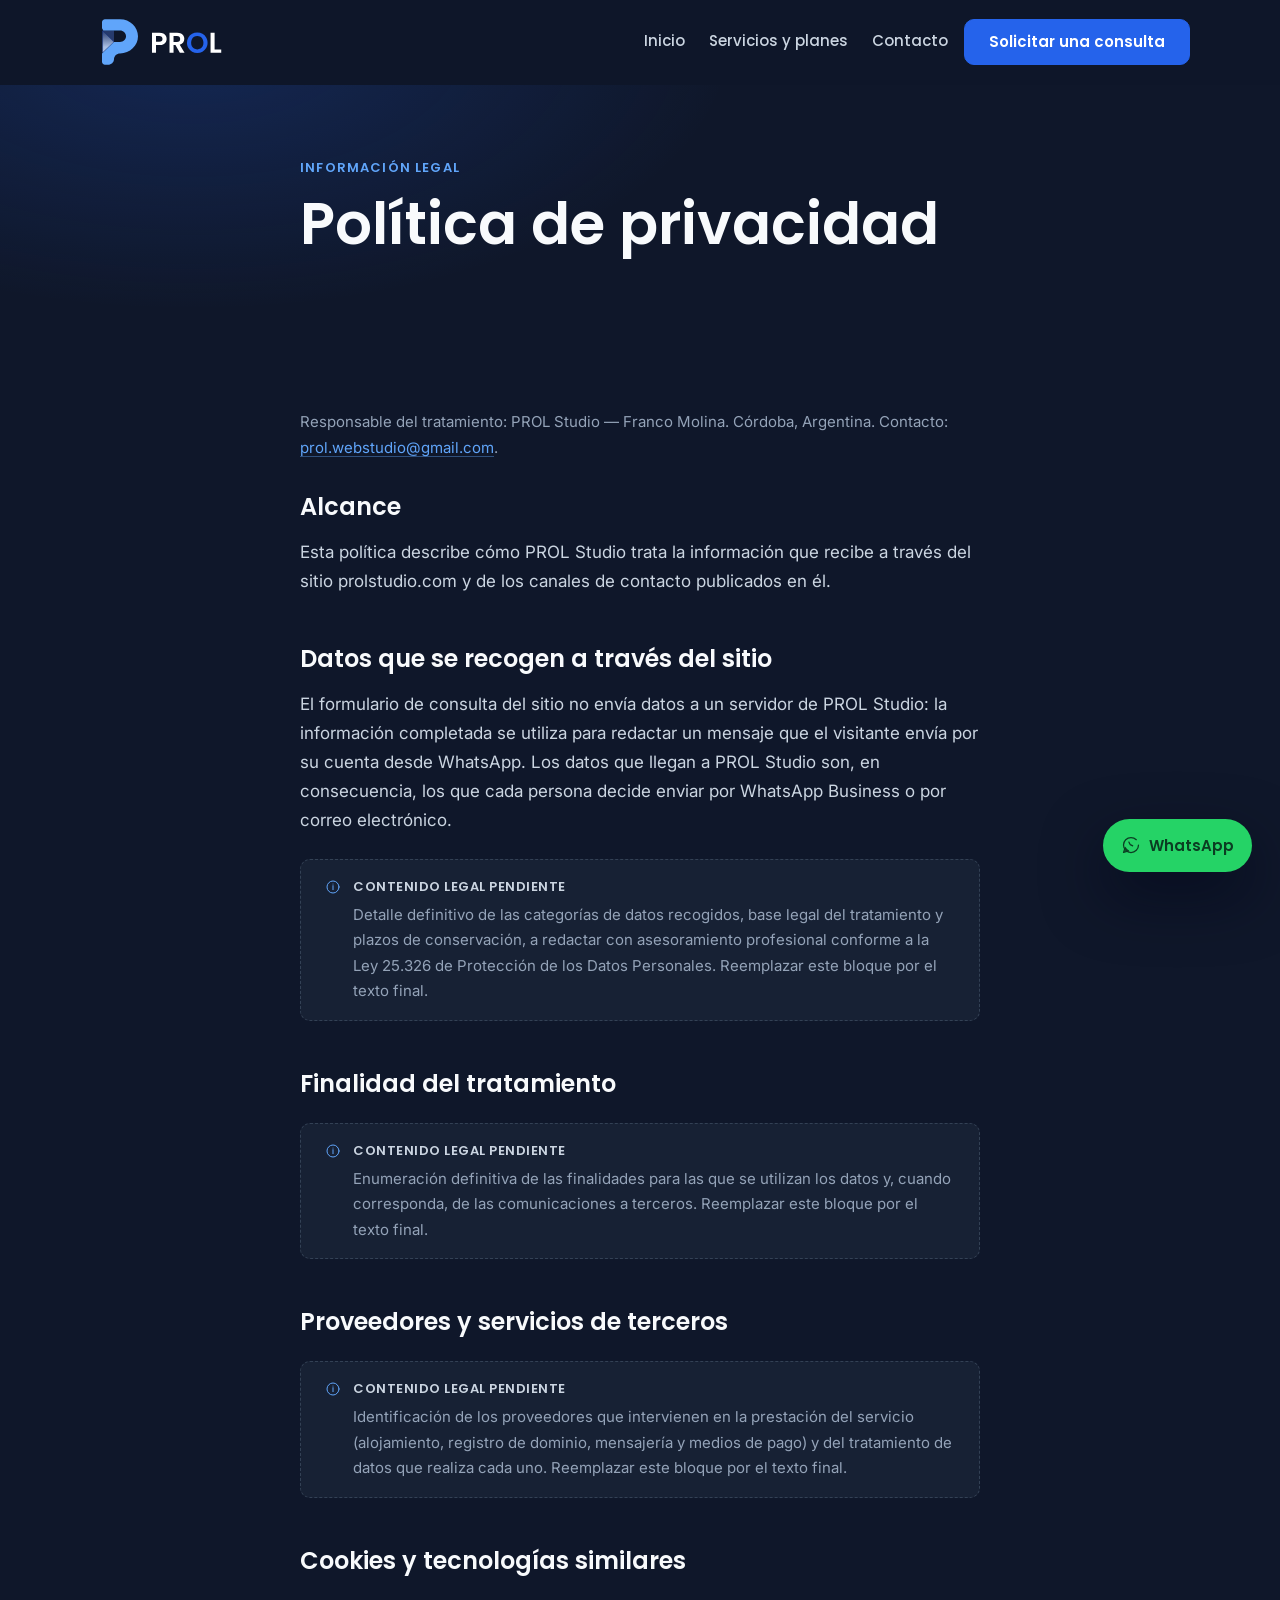
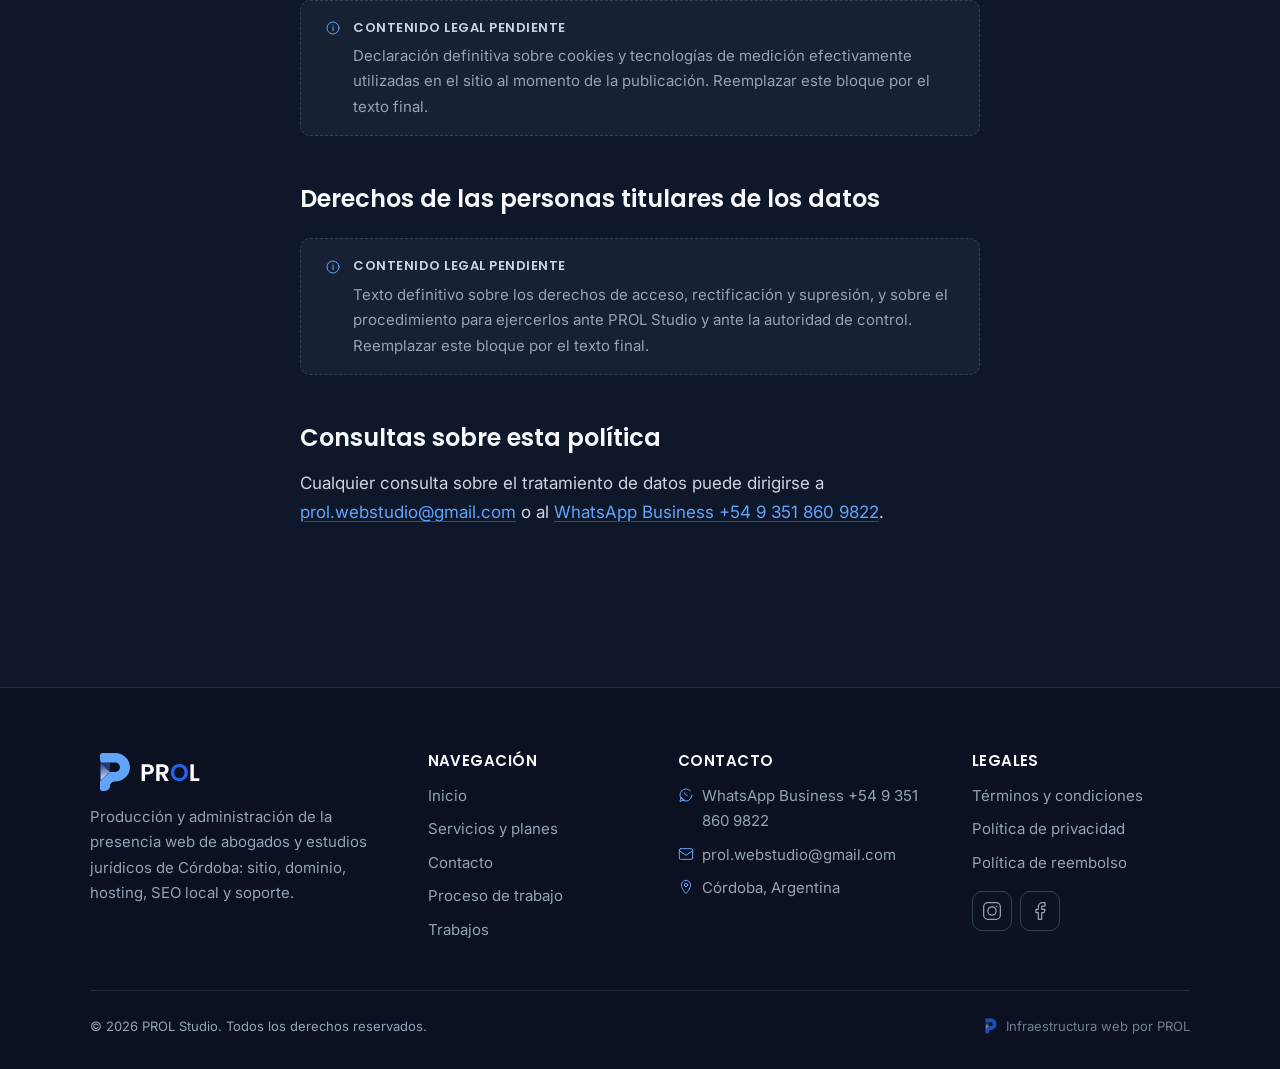
==== politica-de-privacidad.html @ 08173f6e "Initial commit" ====
<!DOCTYPE html>
<html lang="es-AR">
<head>
  <meta charset="UTF-8">
  <meta name="viewport" content="width=device-width, initial-scale=1">

  <title>Política de privacidad | PROL Studio</title>
  <meta name="description" content="Política de privacidad de PROL Studio: qué datos se recogen a través del sitio, con qué finalidad se utilizan y cómo ejercer los derechos sobre esos datos.">
  <link rel="canonical" href="https://prolstudio.com/politica-de-privacidad.html">
  <meta name="robots" content="index, follow">

  <meta name="theme-color" content="#0F172A">
  <meta name="author" content="PROL Studio">

  <meta property="og:type" content="website">
  <meta property="og:site_name" content="PROL Studio">
  <meta property="og:locale" content="es_AR">
  <meta property="og:url" content="https://prolstudio.com/politica-de-privacidad.html">
  <meta property="og:title" content="Política de privacidad | PROL Studio">
  <meta property="og:description" content="Política de privacidad de PROL Studio: qué datos se recogen a través del sitio, con qué finalidad se utilizan y cómo ejercer los derechos sobre esos datos.">
  <meta property="og:image" content="https://prolstudio.com/assets/images/og-image.jpg">

  <link rel="icon" href="assets/images/favicon.ico" sizes="any">
  <link rel="icon" href="assets/images/favicon.svg" type="image/svg+xml">
  <link rel="apple-touch-icon" href="assets/images/apple-touch-icon.png">
  <link rel="manifest" href="site.webmanifest">

  <link rel="preconnect" href="https://fonts.googleapis.com">
  <link rel="preconnect" href="https://fonts.gstatic.com" crossorigin>
  <link rel="stylesheet" href="https://fonts.googleapis.com/css2?family=Inter:wght@400;500;600&family=Poppins:wght@500;600;700&display=swap">
  <link rel="stylesheet" href="assets/css/styles.css">
</head>

<body>
  <a class="skip-link" href="#contenido-principal">Ir al contenido principal</a>

  <header class="site-header" data-site-header>
    <div class="container site-header__inner">
      <a class="site-brand" href="index.html" aria-label="PROL Studio — Inicio">
        <img class="site-brand__logo" src="assets/images/logo.svg" alt="PROL Studio" width="480" height="160">
      </a>

      <button class="nav-toggle" type="button" data-nav-toggle aria-expanded="false" aria-controls="navegacion-principal" hidden>
        <span class="icon icon-menu nav-toggle__icon-open" aria-hidden="true"></span>
        <span class="icon icon-close nav-toggle__icon-close" aria-hidden="true"></span>
        <span class="visually-hidden">Abrir o cerrar el menú de navegación</span>
      </button>

      <div class="header-actions" id="navegacion-principal" data-nav-panel>
        <nav class="site-nav" aria-label="Navegación principal">
          <ul class="site-nav__list">
            <li><a class="site-nav__link" href="index.html">Inicio</a></li>
            <li><a class="site-nav__link" href="servicios.html">Servicios y planes</a></li>
            <li><a class="site-nav__link" href="contacto.html">Contacto</a></li>
          </ul>
        </nav>
        <a class="button button--primary" href="contacto.html">Solicitar una consulta</a>
      </div>
    </div>
  </header>

  <main id="contenido-principal">

    <section class="page-header">
      <div class="container container--narrow">
        <span class="eyebrow">Información legal</span>
        <h1 class="page-header__title">Política de privacidad</h1>
      </div>
    </section>

    <section class="section">
      <div class="container container--narrow legal-content">

        <p class="legal-content__meta">
          Responsable del tratamiento: PROL Studio — Franco Molina. Córdoba, Argentina.
          Contacto: <a href="mailto:prol.webstudio@gmail.com">prol.webstudio@gmail.com</a>.
        </p>

        <h2>Alcance</h2>
        <p>
          Esta política describe cómo PROL Studio trata la información que recibe a través del sitio
          prolstudio.com y de los canales de contacto publicados en él.
        </p>

        <h2>Datos que se recogen a través del sitio</h2>
        <p>
          El formulario de consulta del sitio no envía datos a un servidor de PROL Studio: la información
          completada se utiliza para redactar un mensaje que el visitante envía por su cuenta desde WhatsApp.
          Los datos que llegan a PROL Studio son, en consecuencia, los que cada persona decide enviar por
          WhatsApp Business o por correo electrónico.
        </p>

        <p class="legal-placeholder">
          <span class="icon icon--sm icon-info" aria-hidden="true"></span>
          <span>
            <span class="legal-placeholder__label">Contenido legal pendiente</span>
            Detalle definitivo de las categorías de datos recogidos, base legal del tratamiento y plazos de
            conservación, a redactar con asesoramiento profesional conforme a la Ley 25.326 de Protección de
            los Datos Personales. Reemplazar este bloque por el texto final.
          </span>
        </p>

        <h2>Finalidad del tratamiento</h2>
        <p class="legal-placeholder">
          <span class="icon icon--sm icon-info" aria-hidden="true"></span>
          <span>
            <span class="legal-placeholder__label">Contenido legal pendiente</span>
            Enumeración definitiva de las finalidades para las que se utilizan los datos y, cuando
            corresponda, de las comunicaciones a terceros. Reemplazar este bloque por el texto final.
          </span>
        </p>

        <h2>Proveedores y servicios de terceros</h2>
        <p class="legal-placeholder">
          <span class="icon icon--sm icon-info" aria-hidden="true"></span>
          <span>
            <span class="legal-placeholder__label">Contenido legal pendiente</span>
            Identificación de los proveedores que intervienen en la prestación del servicio (alojamiento,
            registro de dominio, mensajería y medios de pago) y del tratamiento de datos que realiza cada uno.
            Reemplazar este bloque por el texto final.
          </span>
        </p>

        <h2>Cookies y tecnologías similares</h2>
        <p class="legal-placeholder">
          <span class="icon icon--sm icon-info" aria-hidden="true"></span>
          <span>
            <span class="legal-placeholder__label">Contenido legal pendiente</span>
            Declaración definitiva sobre cookies y tecnologías de medición efectivamente utilizadas en el
            sitio al momento de la publicación. Reemplazar este bloque por el texto final.
          </span>
        </p>

        <h2>Derechos de las personas titulares de los datos</h2>
        <p class="legal-placeholder">
          <span class="icon icon--sm icon-info" aria-hidden="true"></span>
          <span>
            <span class="legal-placeholder__label">Contenido legal pendiente</span>
            Texto definitivo sobre los derechos de acceso, rectificación y supresión, y sobre el procedimiento
            para ejercerlos ante PROL Studio y ante la autoridad de control. Reemplazar este bloque por el
            texto final.
          </span>
        </p>

        <h2>Consultas sobre esta política</h2>
        <p>
          Cualquier consulta sobre el tratamiento de datos puede dirigirse a
          <a href="mailto:prol.webstudio@gmail.com">prol.webstudio@gmail.com</a> o al
          <a href="https://wa.me/5493518609822" target="_blank" rel="noopener noreferrer">WhatsApp Business +54 9 351 860 9822</a>.
        </p>

      </div>
    </section>

  </main>

  <a class="floating-contact"
     href="https://wa.me/5493518609822?text=Hola%20PROL%20Studio%2C%20quiero%20consultar%20por%20la%20presencia%20web%20de%20mi%20estudio."
     target="_blank" rel="noopener noreferrer"
     aria-label="Escribir a PROL Studio por WhatsApp">
    <span class="icon icon-whatsapp" aria-hidden="true"></span>
    <span class="floating-contact__label">WhatsApp</span>
  </a>

  <footer class="site-footer">
    <div class="container">
      <div class="site-footer__grid">

        <div class="footer-group footer-brand">
          <a class="site-brand" href="index.html" aria-label="PROL Studio — Inicio">
            <img class="footer-brand__logo" src="assets/images/logo.svg" alt="PROL Studio" width="480" height="160">
          </a>
          <p class="footer-brand__text">
            Producción y administración de la presencia web de abogados y estudios jurídicos de Córdoba:
            sitio, dominio, hosting, SEO local y soporte.
          </p>
        </div>

        <nav class="footer-group" aria-label="Navegación del pie de página">
          <h2 class="footer-group__title">Navegación</h2>
          <ul class="footer-group__list">
            <li><a href="index.html">Inicio</a></li>
            <li><a href="servicios.html">Servicios y planes</a></li>
            <li><a href="contacto.html">Contacto</a></li>
            <li><a href="index.html#proceso">Proceso de trabajo</a></li>
            <li><a href="index.html#trabajos">Trabajos</a></li>
          </ul>
        </nav>

        <div class="footer-group">
          <h2 class="footer-group__title">Contacto</h2>
          <ul class="footer-group__list">
            <li class="footer-contact__item">
              <span class="icon icon--sm icon-whatsapp" aria-hidden="true"></span>
              <a href="https://wa.me/5493518609822" target="_blank" rel="noopener noreferrer">WhatsApp Business +54 9 351 860 9822</a>
            </li>
            <li class="footer-contact__item">
              <span class="icon icon--sm icon-email" aria-hidden="true"></span>
              <a href="mailto:prol.webstudio@gmail.com">prol.webstudio@gmail.com</a>
            </li>
            <li class="footer-contact__item">
              <span class="icon icon--sm icon-location" aria-hidden="true"></span>
              <span>Córdoba, Argentina</span>
            </li>
          </ul>
        </div>

        <div class="footer-group">
          <h2 class="footer-group__title">Legales</h2>
          <ul class="footer-group__list">
            <li><a href="terminos-y-condiciones.html">Términos y condiciones</a></li>
            <li><a href="politica-de-privacidad.html">Política de privacidad</a></li>
            <li><a href="politica-de-reembolso.html">Política de reembolso</a></li>
          </ul>

          <ul class="footer-social">
            <li>
              <a class="footer-social__link" href="https://www.instagram.com/prol.studio" target="_blank" rel="noopener noreferrer" aria-label="PROL Studio en Instagram">
                <span class="icon icon-instagram" aria-hidden="true"></span>
              </a>
            </li>
            <li>
              <a class="footer-social__link" href="https://www.facebook.com/profile.php?id=61592929361941" target="_blank" rel="noopener noreferrer" aria-label="PROL Studio en Facebook">
                <span class="icon icon-facebook" aria-hidden="true"></span>
              </a>
            </li>
          </ul>
        </div>

      </div>

      <div class="site-footer__bottom">
        <p class="site-footer__copyright">
          © <span data-current-year>2026</span> PROL Studio. Todos los derechos reservados.
        </p>

        <a class="prol-signature" href="https://prolstudio.com" target="_blank" rel="noopener noreferrer">
          <img class="prol-signature__isotipo" src="assets/images/isotipo.svg" alt="" width="380" height="480">
          <span>Infraestructura web por PROL</span>
        </a>
      </div>
    </div>
  </footer>

  <script src="assets/js/main.js" defer></script>
</body>
</html>
---- assets/css/styles.css ----
/* ==========================================================================
   PROL Studio — Hoja de estilos principal
   Sistema de diseño y componentes compartidos.
   Tema oscuro canónico (fondo navy, texto claro).
   ========================================================================== */

/* --------------------------------------------------------------------------
   1. Design tokens
   -------------------------------------------------------------------------- */

:root {
  /* Marca */
  --color-brand-primary: #2563EB;
  --color-brand-secondary: #60A5FA;
  --color-brand-accent: #93C5FD;
  --color-brand-deep: #263A6C;
  --color-brand-primary-strong: #1D4ED8;

  /* Superficies */
  --color-surface-base: #0F172A;
  --color-surface-raised: #16203A;
  --color-surface-elevated: #1E293B;
  --color-surface-overlay: rgba(15, 23, 42, 0.88);
  --color-surface-deep: #0B1120;

  /* Texto */
  --color-text-primary: #F8FAFC;
  --color-text-secondary: #CBD5E1;
  --color-text-muted: #94A3B8;
  --color-text-on-brand: #FFFFFF;
  --color-text-on-whatsapp: #0B3D22;

  /* Bordes y líneas */
  --color-border-subtle: rgba(148, 163, 184, 0.18);
  --color-border-strong: #334155;
  --color-border-brand: rgba(37, 99, 235, 0.45);

  /* Estados y canales */
  --color-focus-ring: #93C5FD;
  --color-whatsapp: #25D366;
  --color-whatsapp-strong: #1FB65B;

  /* Tipografía */
  --font-heading: "Poppins", "Segoe UI", system-ui, -apple-system, sans-serif;
  --font-body: "Inter", "Segoe UI", system-ui, -apple-system, sans-serif;

  --font-size-xs: 0.8125rem;
  --font-size-sm: 0.9375rem;
  --font-size-base: 1rem;
  --font-size-md: 1.0625rem;
  --font-size-lg: 1.25rem;
  --font-size-xl: 1.5rem;
  --font-size-2xl: clamp(1.6rem, 1.2rem + 1.6vw, 2.15rem);
  --font-size-3xl: clamp(2rem, 1.4rem + 2.6vw, 3rem);
  --font-size-hero: clamp(2.25rem, 1.5rem + 3.4vw, 3.6rem);

  --font-weight-regular: 400;
  --font-weight-medium: 500;
  --font-weight-semibold: 600;
  --font-weight-bold: 700;

  --line-height-tight: 1.15;
  --line-height-heading: 1.25;
  --line-height-body: 1.7;

  --letter-spacing-eyebrow: 0.09em;

  /* Espaciado */
  --space-3xs: 0.25rem;
  --space-2xs: 0.5rem;
  --space-xs: 0.75rem;
  --space-sm: 1rem;
  --space-md: 1.5rem;
  --space-lg: 2rem;
  --space-xl: 3rem;
  --space-2xl: 4rem;

  --section-spacing-block: clamp(3.5rem, 2rem + 6vw, 6rem);

  /* Contenedores */
  --container-width: 1180px;
  --container-width-narrow: 760px;
  --container-gutter: clamp(1.25rem, 4vw, 2.5rem);

  /* Radios */
  --radius-sm: 6px;
  --radius-md: 10px;
  --radius-lg: 16px;
  --radius-xl: 24px;
  --radius-pill: 999px;

  /* Sombras */
  --shadow-md: 0 10px 30px rgba(2, 6, 23, 0.45);
  --shadow-lg: 0 24px 60px rgba(2, 6, 23, 0.55);

  /* Transiciones */
  --transition-fast: 140ms ease;
  --transition-base: 220ms ease;

  /* Iconografía */
  --icon-size-sm: 1rem;
  --icon-size-md: 1.25rem;
  --icon-size-lg: 1.5rem;

  /* Capas */
  --z-header: 100;
  --z-floating-contact: 80;
}

/* --------------------------------------------------------------------------
   2. Reset y bases
   -------------------------------------------------------------------------- */

*,
*::before,
*::after {
  box-sizing: border-box;
}

html {
  scroll-behavior: smooth;
  scroll-padding-top: 6rem;
  -webkit-text-size-adjust: 100%;
}

body {
  margin: 0;
  background-color: var(--color-surface-base);
  color: var(--color-text-secondary);
  font-family: var(--font-body);
  font-size: var(--font-size-md);
  line-height: var(--line-height-body);
  -webkit-font-smoothing: antialiased;
  text-rendering: optimizeLegibility;
}

h1, h2, h3, h4 {
  margin: 0 0 var(--space-sm);
  color: var(--color-text-primary);
  font-family: var(--font-heading);
  font-weight: var(--font-weight-semibold);
  line-height: var(--line-height-heading);
  text-wrap: balance;
}

h1 { font-size: var(--font-size-hero); line-height: var(--line-height-tight); }
h2 { font-size: var(--font-size-3xl); }
h3 { font-size: var(--font-size-lg); }
h4 { font-size: var(--font-size-base); }

p { margin: 0 0 var(--space-sm); }
p:last-child { margin-bottom: 0; }

a {
  color: var(--color-brand-secondary);
  text-decoration-color: rgba(96, 165, 250, 0.4);
  text-underline-offset: 3px;
  transition: color var(--transition-fast);
}

a:hover { color: var(--color-brand-accent); }

img, svg { max-width: 100%; height: auto; }

ul, ol { margin: 0 0 var(--space-sm); padding-left: 1.25rem; }

hr {
  border: 0;
  border-top: 1px solid var(--color-border-subtle);
  margin: var(--space-lg) 0;
}

:focus-visible {
  outline: 3px solid var(--color-focus-ring);
  outline-offset: 3px;
  border-radius: var(--radius-sm);
}

::selection {
  background-color: var(--color-brand-primary);
  color: var(--color-text-on-brand);
}

/* --------------------------------------------------------------------------
   3. Utilidades de layout
   -------------------------------------------------------------------------- */

.container {
  width: 100%;
  max-width: var(--container-width);
  margin-inline: auto;
  padding-inline: var(--container-gutter);
}

.container--narrow { max-width: var(--container-width-narrow); }

.section { padding-block: var(--section-spacing-block); }

.section--raised { background-color: var(--color-surface-raised); }

.section-header {
  max-width: 46rem;
  margin-bottom: var(--space-xl);
}

.eyebrow {
  display: block;
  margin-bottom: var(--space-xs);
  color: var(--color-brand-secondary);
  font-family: var(--font-heading);
  font-size: var(--font-size-xs);
  font-weight: var(--font-weight-semibold);
  letter-spacing: var(--letter-spacing-eyebrow);
  text-transform: uppercase;
}

.lead {
  color: var(--color-text-secondary);
  font-size: var(--font-size-lg);
  line-height: 1.6;
}

.section-action { margin-top: var(--space-lg); }

.skip-link {
  position: absolute;
  left: var(--space-sm);
  top: -100px;
  z-index: 999;
  padding: var(--space-2xs) var(--space-sm);
  background-color: var(--color-brand-primary);
  border-radius: var(--radius-sm);
  color: var(--color-text-on-brand);
  font-weight: var(--font-weight-medium);
  text-decoration: none;
  transition: top var(--transition-fast);
}

.skip-link:focus { top: var(--space-sm); color: var(--color-text-on-brand); }

.visually-hidden {
  position: absolute;
  width: 1px;
  height: 1px;
  margin: -1px;
  padding: 0;
  overflow: hidden;
  clip-path: inset(50%);
  white-space: nowrap;
  border: 0;
}

/* --------------------------------------------------------------------------
   4. Iconografía
   Los iconos provienen exclusivamente de la librería oficial en assets/icons/.
   Se referencian por archivo mediante CSS mask: no se duplica ni se regenera
   el marcado SVG, y cada referencia corresponde a un archivo existente.
   -------------------------------------------------------------------------- */

.icon {
  display: inline-block;
  flex: none;
  width: var(--icon-size-md);
  height: var(--icon-size-md);
  background-color: currentColor;
  -webkit-mask-position: center;
          mask-position: center;
  -webkit-mask-repeat: no-repeat;
          mask-repeat: no-repeat;
  -webkit-mask-size: contain;
          mask-size: contain;
}

.icon--sm { width: var(--icon-size-sm); height: var(--icon-size-sm); }

.icon-whatsapp      { -webkit-mask-image: url("../icons/communication/whatsapp.svg");  mask-image: url("../icons/communication/whatsapp.svg"); }
.icon-email         { -webkit-mask-image: url("../icons/communication/email.svg");     mask-image: url("../icons/communication/email.svg"); }
.icon-location      { -webkit-mask-image: url("../icons/communication/location.svg");  mask-image: url("../icons/communication/location.svg"); }
.icon-menu          { -webkit-mask-image: url("../icons/navigation/menu.svg");         mask-image: url("../icons/navigation/menu.svg"); }
.icon-close         { -webkit-mask-image: url("../icons/navigation/close.svg");        mask-image: url("../icons/navigation/close.svg"); }
.icon-chevron-down  { -webkit-mask-image: url("../icons/navigation/chevron-down.svg"); mask-image: url("../icons/navigation/chevron-down.svg"); }
.icon-arrow-right   { -webkit-mask-image: url("../icons/navigation/arrow-right.svg");  mask-image: url("../icons/navigation/arrow-right.svg"); }
.icon-search        { -webkit-mask-image: url("../icons/navigation/search.svg");       mask-image: url("../icons/navigation/search.svg"); }
.icon-check         { -webkit-mask-image: url("../icons/ui/check.svg");                mask-image: url("../icons/ui/check.svg"); }
.icon-info          { -webkit-mask-image: url("../icons/ui/info.svg");                 mask-image: url("../icons/ui/info.svg"); }
.icon-external-link { -webkit-mask-image: url("../icons/ui/external-link.svg");        mask-image: url("../icons/ui/external-link.svg"); }
.icon-briefcase     { -webkit-mask-image: url("../icons/business/briefcase.svg");      mask-image: url("../icons/business/briefcase.svg"); }
.icon-building      { -webkit-mask-image: url("../icons/business/building.svg");       mask-image: url("../icons/business/building.svg"); }
.icon-office        { -webkit-mask-image: url("../icons/business/office.svg");         mask-image: url("../icons/business/office.svg"); }
.icon-settings      { -webkit-mask-image: url("../icons/business/settings.svg");       mask-image: url("../icons/business/settings.svg"); }
.icon-support       { -webkit-mask-image: url("../icons/business/support.svg");        mask-image: url("../icons/business/support.svg"); }
.icon-user          { -webkit-mask-image: url("../icons/business/user.svg");           mask-image: url("../icons/business/user.svg"); }
.icon-shield        { -webkit-mask-image: url("../icons/security/shield.svg");         mask-image: url("../icons/security/shield.svg"); }
.icon-verified      { -webkit-mask-image: url("../icons/security/verified.svg");       mask-image: url("../icons/security/verified.svg"); }
.icon-document      { -webkit-mask-image: url("../icons/documents/document.svg");      mask-image: url("../icons/documents/document.svg"); }
.icon-wallet        { -webkit-mask-image: url("../icons/payments/wallet.svg");         mask-image: url("../icons/payments/wallet.svg"); }
.icon-instagram     { -webkit-mask-image: url("../icons/social/instagram.svg");        mask-image: url("../icons/social/instagram.svg"); }
.icon-facebook      { -webkit-mask-image: url("../icons/social/facebook.svg");         mask-image: url("../icons/social/facebook.svg"); }

/* --------------------------------------------------------------------------
   5. Botones
   -------------------------------------------------------------------------- */

.button {
  display: inline-flex;
  align-items: center;
  justify-content: center;
  gap: var(--space-2xs);
  padding: 0.8125rem 1.5rem;
  border: 1px solid transparent;
  border-radius: var(--radius-md);
  font-family: var(--font-heading);
  font-size: var(--font-size-sm);
  font-weight: var(--font-weight-semibold);
  line-height: 1.2;
  text-align: center;
  text-decoration: none;
  cursor: pointer;
  transition: background-color var(--transition-base),
              border-color var(--transition-base),
              color var(--transition-base),
              transform var(--transition-fast);
}

.button:active { transform: translateY(1px); }

.button--primary {
  background-color: var(--color-brand-primary);
  border-color: var(--color-brand-primary);
  color: var(--color-text-on-brand);
}

.button--primary:hover {
  background-color: var(--color-brand-primary-strong);
  border-color: var(--color-brand-primary-strong);
  color: var(--color-text-on-brand);
}

.button--secondary {
  background-color: transparent;
  border-color: var(--color-border-strong);
  color: var(--color-text-primary);
}

.button--secondary:hover {
  border-color: var(--color-brand-secondary);
  color: var(--color-brand-accent);
}

.button--tertiary {
  padding-inline: 0;
  background: none;
  border: 0;
  color: var(--color-brand-secondary);
}

.button--tertiary:hover { color: var(--color-brand-accent); }

.button--full { width: 100%; }

.button--whatsapp {
  background-color: var(--color-whatsapp);
  border-color: var(--color-whatsapp);
  color: var(--color-text-on-whatsapp);
}

.button--whatsapp:hover {
  background-color: var(--color-whatsapp-strong);
  border-color: var(--color-whatsapp-strong);
  color: var(--color-text-on-whatsapp);
}

/* --------------------------------------------------------------------------
   6. Encabezado y navegación
   -------------------------------------------------------------------------- */

.site-header {
  position: sticky;
  top: 0;
  z-index: var(--z-header);
  background-color: var(--color-surface-overlay);
  border-bottom: 1px solid transparent;
  -webkit-backdrop-filter: blur(12px);
          backdrop-filter: blur(12px);
  transition: background-color var(--transition-base),
              border-color var(--transition-base),
              box-shadow var(--transition-base);
}

.site-header.is-scrolled {
  background-color: rgba(15, 23, 42, 0.97);
  border-bottom-color: var(--color-border-subtle);
  box-shadow: var(--shadow-md);
}

.site-header__inner {
  display: flex;
  flex-wrap: wrap;
  align-items: center;
  justify-content: space-between;
  gap: var(--space-md);
  min-height: 5.25rem;
  padding-block: var(--space-xs);
}

.site-brand {
  display: inline-flex;
  align-items: center;
  flex: none;
  border-radius: var(--radius-sm);
  line-height: 0;
}

.site-brand__logo {
  width: auto;
  height: 3rem;
}

.nav-toggle {
  display: inline-flex;
  align-items: center;
  justify-content: center;
  width: 2.75rem;
  height: 2.75rem;
  padding: 0;
  background-color: transparent;
  border: 1px solid var(--color-border-strong);
  border-radius: var(--radius-md);
  color: var(--color-text-primary);
  cursor: pointer;
  transition: border-color var(--transition-fast), color var(--transition-fast);
}

.nav-toggle:hover { border-color: var(--color-brand-secondary); color: var(--color-brand-accent); }

.nav-toggle[hidden] { display: none; }

.nav-toggle__icon-close,
.nav-toggle[aria-expanded="true"] .nav-toggle__icon-open { display: none; }

.nav-toggle[aria-expanded="true"] .nav-toggle__icon-close { display: inline-block; }

.header-actions {
  display: flex;
  align-items: center;
  gap: var(--space-sm);
}

.site-nav__list {
  display: flex;
  flex-wrap: wrap;
  align-items: center;
  gap: var(--space-xs) var(--space-md);
  margin: 0;
  padding: 0;
  list-style: none;
}

.site-nav__link {
  display: inline-block;
  padding-block: var(--space-3xs);
  color: var(--color-text-secondary);
  font-family: var(--font-heading);
  font-size: var(--font-size-sm);
  font-weight: var(--font-weight-medium);
  text-decoration: none;
  border-bottom: 2px solid transparent;
  transition: color var(--transition-fast), border-color var(--transition-fast);
}

.site-nav__link:hover { color: var(--color-text-primary); }

.site-nav__link[aria-current="page"] {
  color: var(--color-text-primary);
  border-bottom-color: var(--color-brand-primary);
}

/* Mejora progresiva: sin JavaScript la navegación permanece visible y usable.
   main.js agrega data-nav="enhanced" únicamente cuando JS está disponible. */
@media (max-width: 60rem) {
  .site-header[data-nav="enhanced"] .header-actions {
    display: none;
    order: 3;
    flex-direction: column;
    align-items: stretch;
    width: 100%;
    padding-block: var(--space-sm) var(--space-md);
    border-top: 1px solid var(--color-border-subtle);
  }

  .site-header[data-nav="enhanced"] .header-actions.is-open { display: flex; }

  .site-header[data-nav="enhanced"] .site-nav__list {
    flex-direction: column;
    align-items: stretch;
    gap: 0;
  }

  .site-header[data-nav="enhanced"] .site-nav__link {
    padding-block: var(--space-xs);
    border-bottom: 1px solid var(--color-border-subtle);
  }

  .site-header[data-nav="enhanced"] .site-nav__link[aria-current="page"] {
    border-bottom-color: var(--color-border-subtle);
    color: var(--color-brand-accent);
  }
}

@media (min-width: 60.0625rem) {
  .nav-toggle { display: none; }
}

/* --------------------------------------------------------------------------
   7. Hero
   -------------------------------------------------------------------------- */

.hero {
  position: relative;
  overflow: hidden;
  padding-block: clamp(3rem, 1.5rem + 7vw, 6rem) clamp(3.5rem, 2rem + 7vw, 6.5rem);
  background:
    radial-gradient(60rem 32rem at 12% -10%, rgba(37, 99, 235, 0.28), transparent 65%),
    radial-gradient(48rem 28rem at 92% 6%, rgba(38, 58, 108, 0.42), transparent 70%),
    var(--color-surface-base);
}

.hero__inner {
  display: grid;
  gap: clamp(2.5rem, 1rem + 5vw, 4rem);
  align-items: center;
}

.hero__content { max-width: 38rem; }

.hero__title { margin-bottom: var(--space-md); }

.hero__title-accent { color: var(--color-brand-secondary); }

.hero__description {
  margin-bottom: var(--space-lg);
  font-size: var(--font-size-lg);
  line-height: 1.65;
}

.hero__actions {
  display: flex;
  flex-wrap: wrap;
  gap: var(--space-sm);
  margin-bottom: var(--space-lg);
}

.hero__highlights {
  display: flex;
  flex-wrap: wrap;
  gap: var(--space-2xs) var(--space-md);
  margin: 0;
  padding: 0;
  list-style: none;
  color: var(--color-text-muted);
  font-size: var(--font-size-sm);
}

.hero__highlight {
  display: inline-flex;
  align-items: center;
  gap: var(--space-3xs);
}

.hero__highlight .icon { color: var(--color-brand-secondary); }

.hero__figure {
  position: relative;
  margin: 0;
}

.hero__browser {
  border: 1px solid var(--color-border-strong);
  border-radius: var(--radius-lg);
  box-shadow: var(--shadow-lg);
  overflow: hidden;
  background-color: var(--color-surface-elevated);
}

.hero__browser-bar {
  display: flex;
  align-items: center;
  gap: var(--space-sm);
  padding: var(--space-xs) var(--space-sm);
  background-color: var(--color-surface-raised);
  border-bottom: 1px solid var(--color-border-subtle);
}

.hero__browser-dots {
  display: inline-flex;
  gap: 0.35rem;
}

.hero__browser-dots span {
  width: 0.55rem;
  height: 0.55rem;
  border-radius: 50%;
  background-color: var(--color-border-strong);
}

.hero__browser-url {
  padding: 0.2rem 0.75rem;
  background-color: var(--color-surface-base);
  border-radius: var(--radius-pill);
  color: var(--color-text-muted);
  font-family: var(--font-body);
  font-size: var(--font-size-xs);
}

.hero__browser-content {
  padding: var(--space-lg) var(--space-md);
  display: grid;
  gap: var(--space-md);
}

.hero__mock-header {
  display: flex;
  align-items: center;
  justify-content: space-between;
}

.hero__mock-logo {
  width: 4.5rem;
  height: 0.6rem;
  border-radius: var(--radius-pill);
  background-color: var(--color-brand-secondary);
  opacity: 0.7;
}

.hero__mock-nav {
  width: 6rem;
  height: 0.5rem;
  border-radius: var(--radius-pill);
  background-color: var(--color-border-strong);
}

.hero__mock-hero { display: grid; gap: var(--space-2xs); }

.hero__mock-line {
  display: block;
  height: 0.6rem;
  border-radius: var(--radius-pill);
  background-color: var(--color-border-strong);
}

.hero__mock-line--title {
  width: 80%;
  height: 0.9rem;
  background-color: var(--color-text-secondary);
  opacity: 0.5;
}

.hero__mock-line--short { width: 45%; }

.hero__mock-cards {
  display: grid;
  grid-template-columns: repeat(3, 1fr);
  gap: var(--space-xs);
}

.hero__mock-card {
  display: block;
  height: 3.25rem;
  border-radius: var(--radius-md);
  background-color: var(--color-surface-raised);
  border: 1px solid var(--color-border-subtle);
}

.hero__floating-cards {
  position: absolute;
  right: -1rem;
  bottom: -1.5rem;
  display: grid;
  gap: var(--space-xs);
  max-width: 15rem;
}

.hero__floating-card {
  display: flex;
  align-items: center;
  gap: var(--space-xs);
  padding: var(--space-xs) var(--space-sm);
  background-color: var(--color-surface-elevated);
  border: 1px solid var(--color-border-subtle);
  border-radius: var(--radius-md);
  box-shadow: var(--shadow-md);
}

.hero__floating-card-icon {
  display: inline-flex;
  align-items: center;
  justify-content: center;
  width: 2rem;
  height: 2rem;
  flex: none;
  background-color: rgba(37, 99, 235, 0.16);
  border-radius: var(--radius-md);
  color: var(--color-brand-secondary);
}

.hero__floating-card-text {
  display: grid;
  font-size: var(--font-size-xs);
  line-height: 1.3;
}

.hero__floating-card-text strong {
  color: var(--color-text-primary);
  font-family: var(--font-heading);
  font-size: var(--font-size-sm);
}

.hero__floating-card-text span { color: var(--color-text-muted); }

@media (max-width: 40rem) {
  .hero__floating-cards {
    position: static;
    margin-top: var(--space-sm);
    max-width: none;
  }
}

@media (min-width: 62rem) {
  .hero__inner { grid-template-columns: minmax(0, 1.05fr) minmax(0, 1fr); }
}

/* --------------------------------------------------------------------------
   8. Tarjetas
   -------------------------------------------------------------------------- */

.card-grid {
  display: grid;
  gap: var(--space-md);
  grid-template-columns: repeat(auto-fit, minmax(min(100%, 17rem), 1fr));
}

.card-grid--wide {
  grid-template-columns: repeat(auto-fit, minmax(min(100%, 20rem), 1fr));
}

.card {
  display: flex;
  flex-direction: column;
  padding: var(--space-md);
  background-color: var(--color-surface-elevated);
  border: 1px solid var(--color-border-subtle);
  border-radius: var(--radius-lg);
  transition: border-color var(--transition-base), transform var(--transition-base);
}

.card:hover { border-color: var(--color-border-brand); transform: translateY(-2px); }

.card__icon {
  display: inline-flex;
  align-items: center;
  justify-content: center;
  width: 2.75rem;
  height: 2.75rem;
  margin-bottom: var(--space-sm);
  background-color: rgba(37, 99, 235, 0.16);
  border: 1px solid var(--color-border-brand);
  border-radius: var(--radius-md);
  color: var(--color-brand-secondary);
}

.card__title { margin-bottom: var(--space-3xs); }

.card__text { color: var(--color-text-secondary); font-size: var(--font-size-base); }

/* --------------------------------------------------------------------------
   9. Proceso
   -------------------------------------------------------------------------- */

.process-list {
  position: relative;
  display: grid;
  gap: var(--space-xl) var(--space-md);
  margin: 0;
  padding: 0;
  list-style: none;
  counter-reset: process;
  grid-template-columns: repeat(auto-fit, minmax(min(100%, 14rem), 1fr));
}

.process-step {
  position: relative;
  z-index: 1;
  counter-increment: process;
}

.process-step__number {
  position: relative;
  z-index: 1;
  display: flex;
  align-items: center;
  justify-content: center;
  width: 2.75rem;
  height: 2.75rem;
  margin-bottom: var(--space-sm);
  border: 2px solid var(--color-border-strong);
  border-radius: 50%;
  background-color: var(--color-surface-base);
  color: var(--color-brand-secondary);
  font-family: var(--font-heading);
  font-size: var(--font-size-base);
  font-weight: var(--font-weight-bold);
}

.process-step__number::before { content: counter(process, decimal-leading-zero); }

.process-step--active .process-step__number {
  background-color: var(--color-brand-primary);
  border-color: var(--color-brand-primary);
  color: var(--color-text-on-brand);
  box-shadow: 0 0 0 6px rgba(37, 99, 235, 0.18);
}

.process-step__title { margin-bottom: var(--space-3xs); }

.process-step__text { font-size: var(--font-size-base); }

.process-step__tag {
  display: inline-block;
  margin-top: var(--space-sm);
  padding: 0.25rem 0.75rem;
  background-color: rgba(37, 99, 235, 0.16);
  border-radius: var(--radius-pill);
  color: var(--color-brand-secondary);
  font-family: var(--font-heading);
  font-size: var(--font-size-xs);
  font-weight: var(--font-weight-semibold);
  letter-spacing: 0.04em;
}

/* Línea conectora entre los círculos: solo cuando los 4 pasos entran en una
   sola fila, para que quede alineada con el centro de los círculos. */
@media (min-width: 62rem) {
  .process-list {
    grid-template-columns: repeat(4, 1fr);
  }

  .process-list::before {
    content: "";
    position: absolute;
    top: calc(2.75rem / 2);
    left: calc(2.75rem / 2);
    right: calc(2.75rem / 2);
    height: 1px;
    background-color: var(--color-border-subtle);
    z-index: 0;
  }
}

/* --------------------------------------------------------------------------
   10. Portfolio
   -------------------------------------------------------------------------- */

.portfolio-grid {
  display: grid;
  gap: var(--space-lg);
  grid-template-columns: repeat(auto-fit, minmax(min(100%, 20rem), 1fr));
}

.portfolio-card {
  display: flex;
  flex-direction: column;
  background-color: var(--color-surface-elevated);
  border: 1px solid var(--color-border-subtle);
  border-radius: var(--radius-xl);
  overflow: hidden;
  box-shadow: var(--shadow-md);
}

.portfolio-card__thumb {
  position: relative;
  padding: var(--space-md);
  display: grid;
  gap: var(--space-2xs);
  background-color: var(--color-surface-raised);
  border-bottom: 1px solid var(--color-border-subtle);
}

.portfolio-card__thumb-badge {
  position: absolute;
  top: var(--space-sm);
  right: var(--space-sm);
  padding: 0.2rem 0.6rem;
  background-color: var(--color-surface-elevated);
  border: 1px solid var(--color-border-subtle);
  border-radius: var(--radius-pill);
  color: var(--color-text-muted);
  font-size: var(--font-size-xs);
  font-weight: var(--font-weight-semibold);
}

.portfolio-card__browser-bar {
  display: flex;
  align-items: center;
  gap: var(--space-sm);
  margin-bottom: var(--space-xs);
}

.portfolio-card__browser-dots {
  display: inline-flex;
  gap: 0.3rem;
}

.portfolio-card__browser-dots span {
  width: 0.45rem;
  height: 0.45rem;
  border-radius: 50%;
  background-color: var(--color-border-strong);
}

.portfolio-card__browser-url {
  padding: 0.15rem 0.6rem;
  background-color: var(--color-surface-base);
  border-radius: var(--radius-pill);
  color: var(--color-text-muted);
  font-size: var(--font-size-xs);
}

.portfolio-card__browser-content {
  display: grid;
  gap: var(--space-2xs);
  padding: var(--space-sm);
  background-color: var(--color-surface-base);
  border: 1px solid var(--color-border-subtle);
  border-radius: var(--radius-md);
}

.portfolio-card__mark {
  display: inline-flex;
  align-items: center;
  justify-content: center;
  width: 1.75rem;
  height: 1.75rem;
  margin-bottom: var(--space-2xs);
  background-color: var(--color-brand-secondary);
  border-radius: var(--radius-sm);
  color: var(--color-text-on-brand);
  font-family: var(--font-heading);
  font-size: var(--font-size-xs);
  font-weight: var(--font-weight-bold);
}

.portfolio-card__body {
  display: grid;
  gap: var(--space-2xs);
  padding: var(--space-md);
}

.portfolio-card__lawyer {
  display: flex;
  align-items: center;
  gap: var(--space-2xs);
  color: var(--color-text-muted);
  font-size: var(--font-size-sm);
}

.portfolio-card__lawyer .icon { color: var(--color-brand-secondary); flex: none; }

.portfolio-card__tags {
  display: flex;
  flex-wrap: wrap;
  gap: var(--space-2xs);
  margin: var(--space-2xs) 0 0;
  padding: 0;
  list-style: none;
}

.portfolio-card__tags li {
  padding: 0.2rem 0.65rem;
  background-color: rgba(37, 99, 235, 0.1);
  border-radius: var(--radius-pill);
  color: var(--color-brand-secondary);
  font-size: var(--font-size-xs);
  font-weight: var(--font-weight-semibold);
}

.portfolio-item__meta {
  margin-bottom: var(--space-2xs);
  color: var(--color-text-muted);
  font-size: var(--font-size-sm);
}

.portfolio-item__actions {
  display: flex;
  flex-wrap: wrap;
  gap: var(--space-sm);
  margin-top: var(--space-md);
}

.info-note {
  display: grid;
  grid-template-columns: auto 1fr;
  gap: var(--space-xs);
  max-width: 46rem;
  margin-top: var(--space-md);
  padding: var(--space-sm) var(--space-md);
  background-color: var(--color-surface-raised);
  border: 1px solid var(--color-border-subtle);
  border-radius: var(--radius-md);
  color: var(--color-text-muted);
  font-size: var(--font-size-sm);
}

.info-note .icon { margin-top: 0.2rem; color: var(--color-brand-secondary); }

/* --------------------------------------------------------------------------
   11. Planes
   -------------------------------------------------------------------------- */

.plan-grid {
  display: grid;
  gap: var(--space-md);
  align-items: stretch;
  grid-template-columns: repeat(auto-fit, minmax(min(100%, 19rem), 1fr));
}

.plan {
  display: flex;
  flex-direction: column;
  padding: var(--space-lg) var(--space-md);
  background-color: var(--color-surface-elevated);
  border: 1px solid var(--color-border-subtle);
  border-radius: var(--radius-lg);
}

.plan--featured {
  background-color: var(--color-surface-raised);
  border-color: var(--color-border-brand);
  box-shadow: var(--shadow-md);
}

.plan__badge {
  align-self: flex-start;
  margin-bottom: var(--space-2xs);
  padding: 0.2rem 0.6rem;
  background-color: rgba(37, 99, 235, 0.18);
  border: 1px solid var(--color-border-brand);
  border-radius: var(--radius-pill);
  color: var(--color-brand-accent);
  font-family: var(--font-heading);
  font-size: var(--font-size-xs);
  font-weight: var(--font-weight-semibold);
  letter-spacing: 0.04em;
  text-transform: uppercase;
}

.plan__badge--muted {
  background-color: rgba(148, 163, 184, 0.12);
  border-color: var(--color-border-strong);
  color: var(--color-text-muted);
}

.plan__title { margin-bottom: var(--space-3xs); }

.plan__summary { color: var(--color-text-muted); font-size: var(--font-size-sm); }

.plan__price {
  display: flex;
  flex-wrap: wrap;
  align-items: baseline;
  gap: var(--space-3xs) var(--space-2xs);
  margin-block: var(--space-sm);
  padding-top: var(--space-sm);
  border-top: 1px solid var(--color-border-subtle);
  color: var(--color-text-primary);
  font-family: var(--font-heading);
  font-size: var(--font-size-xl);
  font-weight: var(--font-weight-semibold);
}

.plan__price-note {
  color: var(--color-text-muted);
  font-family: var(--font-body);
  font-size: var(--font-size-sm);
  font-weight: var(--font-weight-regular);
}

.plan__features {
  flex: 1;
  margin: 0 0 var(--space-md);
  padding: 0;
  list-style: none;
  display: grid;
  gap: var(--space-2xs);
  align-content: start;
  font-size: var(--font-size-base);
}

.plan__feature {
  display: grid;
  grid-template-columns: auto 1fr;
  gap: var(--space-2xs);
  align-items: start;
}

.plan__feature .icon { margin-top: 0.35rem; color: var(--color-brand-secondary); }

.plan__ownership {
  display: grid;
  grid-template-columns: auto 1fr;
  gap: var(--space-2xs);
  margin-bottom: var(--space-md);
  padding: var(--space-2xs) var(--space-xs);
  background-color: rgba(37, 99, 235, 0.1);
  border-left: 3px solid var(--color-brand-primary);
  border-radius: var(--radius-sm);
  color: var(--color-text-secondary);
  font-size: var(--font-size-sm);
}

.plan__ownership .icon { margin-top: 0.2rem; color: var(--color-brand-secondary); }

.plan__status {
  margin-top: auto;
  padding-top: var(--space-2xs);
  border-top: 1px solid var(--color-border-subtle);
  color: var(--color-text-muted);
  font-size: var(--font-size-sm);
}

/* --------------------------------------------------------------------------
   12. Preguntas frecuentes
   -------------------------------------------------------------------------- */

.faq-list {
  display: grid;
  gap: var(--space-2xs);
  max-width: 52rem;
}

.faq-item {
  background-color: var(--color-surface-elevated);
  border: 1px solid var(--color-border-subtle);
  border-radius: var(--radius-md);
}

.faq-item[open] { border-color: var(--color-border-brand); }

.faq-item__question {
  display: flex;
  align-items: center;
  justify-content: space-between;
  gap: var(--space-sm);
  padding: var(--space-sm) var(--space-md);
  color: var(--color-text-primary);
  font-family: var(--font-heading);
  font-size: var(--font-size-base);
  font-weight: var(--font-weight-medium);
  cursor: pointer;
  list-style: none;
}

.faq-item__question::-webkit-details-marker { display: none; }

.faq-item__question:hover { color: var(--color-brand-accent); }

.faq-item__question .icon {
  color: var(--color-brand-secondary);
  transition: transform var(--transition-base);
}

.faq-item[open] .faq-item__question .icon { transform: rotate(180deg); }

.faq-item__answer {
  padding: 0 var(--space-md) var(--space-md);
  color: var(--color-text-secondary);
  font-size: var(--font-size-base);
}

/* --------------------------------------------------------------------------
   13. Banda de conversión
   -------------------------------------------------------------------------- */

.cta-band {
  display: grid;
  gap: var(--space-md);
  align-items: center;
  padding: clamp(1.75rem, 1rem + 3vw, 2.75rem);
  background:
    linear-gradient(135deg, rgba(37, 99, 235, 0.24), rgba(38, 58, 108, 0.24)),
    var(--color-surface-elevated);
  border: 1px solid var(--color-border-brand);
  border-radius: var(--radius-xl);
}

.cta-band__title { margin-bottom: var(--space-2xs); }

.cta-band__actions {
  display: flex;
  flex-wrap: wrap;
  gap: var(--space-sm);
}

@media (min-width: 52rem) {
  .cta-band { grid-template-columns: minmax(0, 1fr) auto; }
}

/* --------------------------------------------------------------------------
   14. Listas de detalle
   -------------------------------------------------------------------------- */

.detail-list {
  display: grid;
  gap: var(--space-sm);
  margin: 0;
  padding: 0;
  list-style: none;
}

.detail-list__item {
  display: grid;
  grid-template-columns: auto 1fr;
  gap: var(--space-xs);
  align-items: start;
}

.detail-list__item .icon { margin-top: 0.3rem; color: var(--color-brand-secondary); }

.detail-list__label {
  display: block;
  color: var(--color-text-primary);
  font-family: var(--font-heading);
  font-weight: var(--font-weight-medium);
}

.detail-list__value { color: var(--color-text-secondary); font-size: var(--font-size-base); }

.detail-list__value a { word-break: break-word; }

/* --------------------------------------------------------------------------
   15. Formularios
   -------------------------------------------------------------------------- */

.contact-layout {
  display: grid;
  gap: var(--space-xl);
  align-items: start;
}

@media (min-width: 58rem) {
  .contact-layout { grid-template-columns: minmax(0, 1.15fr) minmax(0, 1fr); }
}

.form-panel {
  padding: clamp(1.25rem, 0.75rem + 2vw, 2rem);
  background-color: var(--color-surface-elevated);
  border: 1px solid var(--color-border-subtle);
  border-radius: var(--radius-lg);
}

.form-grid { display: grid; gap: var(--space-md); }

.form-field { display: grid; gap: var(--space-3xs); }

.form-field__label {
  color: var(--color-text-primary);
  font-family: var(--font-heading);
  font-size: var(--font-size-sm);
  font-weight: var(--font-weight-medium);
}

.form-field__optional {
  color: var(--color-text-muted);
  font-family: var(--font-body);
  font-weight: var(--font-weight-regular);
}

.form-field__hint { color: var(--color-text-muted); font-size: var(--font-size-xs); }

.form-field__control {
  width: 100%;
  padding: 0.75rem 0.875rem;
  background-color: var(--color-surface-base);
  border: 1px solid var(--color-border-strong);
  border-radius: var(--radius-md);
  color: var(--color-text-primary);
  font-family: var(--font-body);
  font-size: var(--font-size-base);
  transition: border-color var(--transition-fast);
}

.form-field__control::placeholder { color: rgba(148, 163, 184, 0.7); }

.form-field__control:hover { border-color: var(--color-text-muted); }

.form-field__control:focus-visible { border-color: var(--color-brand-primary); }

textarea.form-field__control { min-height: 8rem; resize: vertical; }

.form-notice {
  display: grid;
  grid-template-columns: auto 1fr;
  gap: var(--space-2xs);
  padding: var(--space-xs) var(--space-sm);
  background-color: rgba(37, 99, 235, 0.1);
  border: 1px solid var(--color-border-brand);
  border-radius: var(--radius-md);
  color: var(--color-text-secondary);
  font-size: var(--font-size-sm);
}

.form-notice .icon { margin-top: 0.2rem; color: var(--color-brand-secondary); }

.form-legal { color: var(--color-text-muted); font-size: var(--font-size-xs); }

/* --------------------------------------------------------------------------
   16. Botón flotante de contacto
   -------------------------------------------------------------------------- */

.floating-contact {
  position: fixed;
  right: clamp(1rem, 3vw, 1.75rem);
  bottom: clamp(1rem, 3vw, 1.75rem);
  z-index: var(--z-floating-contact);
  display: inline-flex;
  align-items: center;
  gap: var(--space-2xs);
  padding: 0.875rem 1.125rem;
  background-color: var(--color-whatsapp);
  border-radius: var(--radius-pill);
  box-shadow: var(--shadow-lg);
  color: var(--color-text-on-whatsapp);
  font-family: var(--font-heading);
  font-size: var(--font-size-sm);
  font-weight: var(--font-weight-semibold);
  text-decoration: none;
  transition: background-color var(--transition-base), transform var(--transition-base);
}

.floating-contact:hover {
  background-color: var(--color-whatsapp-strong);
  color: var(--color-text-on-whatsapp);
  transform: translateY(-2px);
}

.floating-contact__label { display: none; }

@media (min-width: 40rem) {
  .floating-contact__label { display: inline; }
}

/* --------------------------------------------------------------------------
   17. Pie de página
   -------------------------------------------------------------------------- */

.site-footer {
  margin-top: var(--space-2xl);
  padding-block: var(--space-2xl) var(--space-lg);
  background-color: var(--color-surface-deep);
  border-top: 1px solid var(--color-border-subtle);
  color: var(--color-text-muted);
  font-size: var(--font-size-sm);
}

.site-footer__grid {
  display: grid;
  gap: var(--space-lg);
  grid-template-columns: 1fr;
}

.footer-group__title {
  margin-bottom: var(--space-xs);
  color: var(--color-text-primary);
  font-family: var(--font-heading);
  font-size: var(--font-size-sm);
  font-weight: var(--font-weight-semibold);
  letter-spacing: 0.03em;
  text-transform: uppercase;
}

.footer-group__list {
  display: grid;
  gap: var(--space-2xs);
  margin: 0;
  padding: 0;
  list-style: none;
}

.footer-group__list a {
  color: var(--color-text-muted);
  text-decoration: none;
}

.footer-group__list a:hover {
  color: var(--color-brand-accent);
  text-decoration: underline;
}

.footer-brand__logo { width: auto; height: 2.5rem; margin-bottom: var(--space-xs); }

.footer-brand__text { max-width: 26rem; }

.footer-contact__item {
  display: grid;
  grid-template-columns: auto 1fr;
  gap: var(--space-2xs);
  align-items: start;
}

.footer-contact__item .icon { margin-top: 0.25rem; color: var(--color-brand-secondary); }

.footer-social {
  display: flex;
  gap: var(--space-2xs);
  margin: var(--space-sm) 0 0;
  padding: 0;
  list-style: none;
}

.footer-social__link {
  display: inline-flex;
  align-items: center;
  justify-content: center;
  width: 2.5rem;
  height: 2.5rem;
  border: 1px solid var(--color-border-strong);
  border-radius: var(--radius-md);
  color: var(--color-text-muted);
  transition: border-color var(--transition-fast), color var(--transition-fast);
}

.footer-social__link:hover { border-color: var(--color-brand-secondary); color: var(--color-brand-accent); }

.site-footer__bottom {
  display: flex;
  flex-wrap: wrap;
  gap: var(--space-sm) var(--space-md);
  align-items: center;
  justify-content: space-between;
  margin-top: var(--space-xl);
  padding-top: var(--space-md);
  border-top: 1px solid var(--color-border-subtle);
}

.site-footer__copyright { margin: 0; font-size: var(--font-size-xs); }

.prol-signature {
  display: inline-flex;
  align-items: center;
  gap: var(--space-2xs);
  color: var(--color-text-muted);
  font-size: var(--font-size-xs);
  text-decoration: none;
  opacity: 0.75;
  transition: opacity var(--transition-fast), color var(--transition-fast);
}

.prol-signature:hover { color: var(--color-text-secondary); opacity: 1; }

.prol-signature__isotipo { width: auto; height: 1.125rem; }

@media (min-width: 40rem) {
  .site-footer__grid { grid-template-columns: repeat(2, minmax(0, 1fr)); }
}

@media (min-width: 64rem) {
  .site-footer__grid { grid-template-columns: 1.4fr 1fr 1.2fr 1fr; }
}

/* --------------------------------------------------------------------------
   18. Cabecera de página interior y contenido legal
   -------------------------------------------------------------------------- */

.page-header {
  padding-block: clamp(2.5rem, 1.5rem + 4vw, 4.5rem) clamp(1.5rem, 1rem + 2vw, 2.5rem);
  background:
    radial-gradient(52rem 26rem at 15% -20%, rgba(37, 99, 235, 0.22), transparent 65%),
    var(--color-surface-base);
}

.page-header__title { margin-bottom: var(--space-sm); }

.legal-content h2 {
  margin-top: var(--space-xl);
  font-size: var(--font-size-xl);
}

.legal-content h2:first-of-type { margin-top: 0; }

.legal-content li { margin-bottom: var(--space-3xs); }

.legal-content__meta {
  margin-bottom: var(--space-lg);
  color: var(--color-text-muted);
  font-size: var(--font-size-sm);
}

/* Marcador de producción: bloque de contenido legal pendiente de redacción
   definitiva. Claramente identificable y documentado en README.md. */
.legal-placeholder {
  display: grid;
  grid-template-columns: auto 1fr;
  gap: var(--space-xs);
  margin-block: var(--space-md);
  padding: var(--space-sm) var(--space-md);
  background-color: rgba(148, 163, 184, 0.07);
  border: 1px dashed var(--color-border-strong);
  border-radius: var(--radius-md);
  color: var(--color-text-muted);
  font-size: var(--font-size-sm);
}

.legal-placeholder .icon { margin-top: 0.2rem; color: var(--color-brand-secondary); }

.legal-placeholder__label {
  display: block;
  margin-bottom: var(--space-3xs);
  color: var(--color-text-secondary);
  font-family: var(--font-heading);
  font-size: var(--font-size-xs);
  font-weight: var(--font-weight-semibold);
  letter-spacing: 0.04em;
  text-transform: uppercase;
}

/* --------------------------------------------------------------------------
   19. Preferencias de movimiento reducido
   -------------------------------------------------------------------------- */

@media (prefers-reduced-motion: reduce) {
  html { scroll-behavior: auto; }

  *,
  *::before,
  *::after {
    animation-duration: 0.01ms !important;
    animation-iteration-count: 1 !important;
    transition-duration: 0.01ms !important;
  }
}
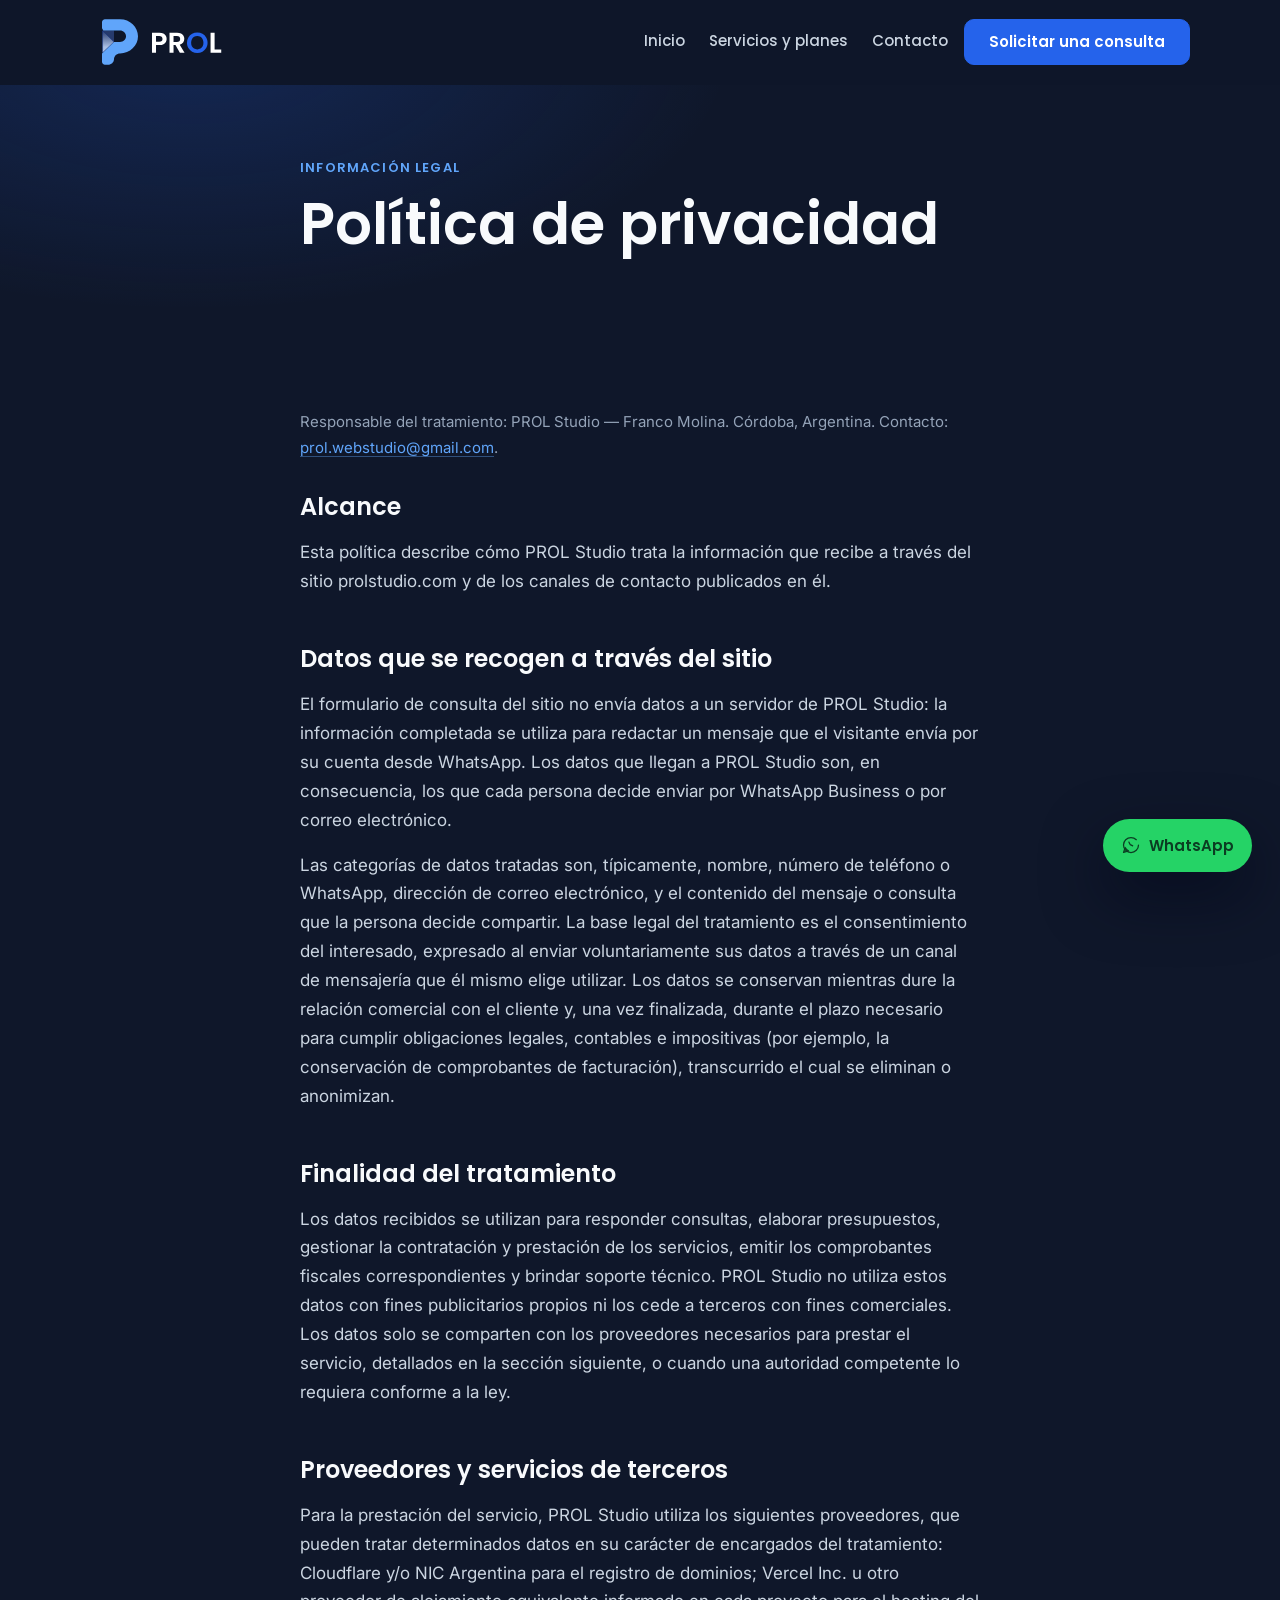
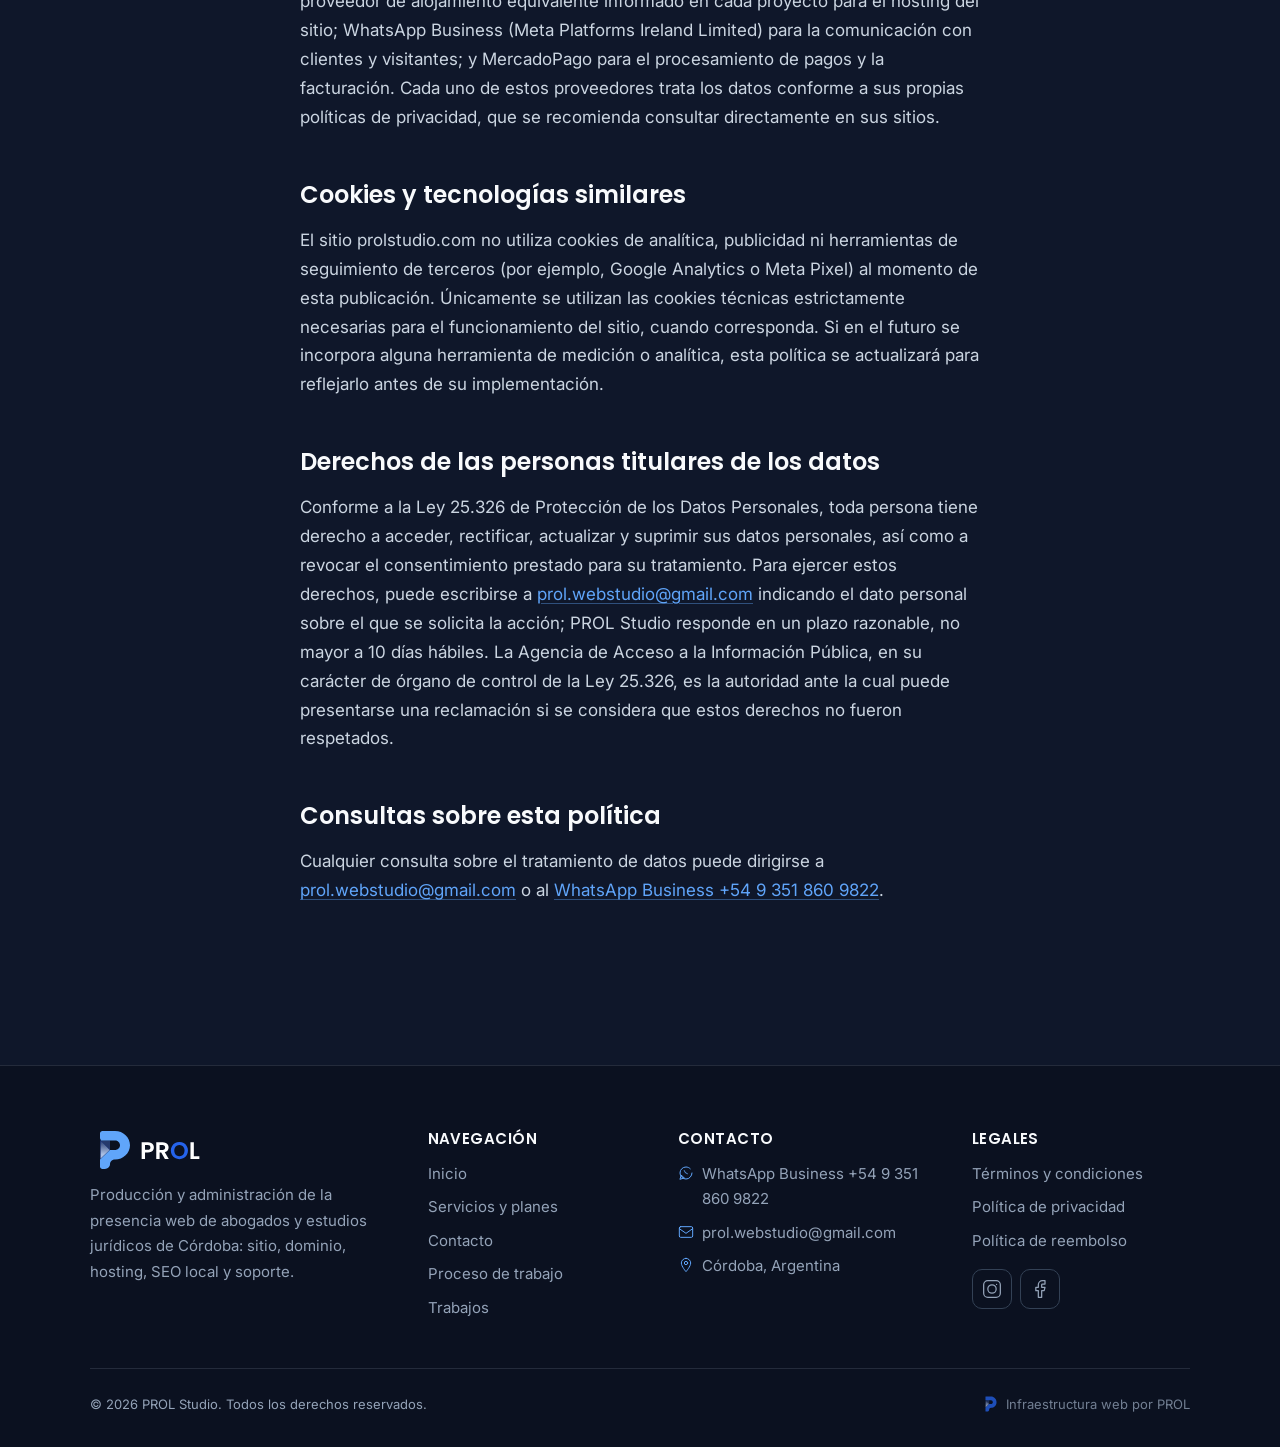
==== commit bcd14c8b: "policies update" ====
--- a/politica-de-privacidad.html
+++ b/politica-de-privacidad.html
@@ -90,56 +90,56 @@
           WhatsApp Business o por correo electrónico.
         </p>
 
-        <p class="legal-placeholder">
-          <span class="icon icon--sm icon-info" aria-hidden="true"></span>
-          <span>
-            <span class="legal-placeholder__label">Contenido legal pendiente</span>
-            Detalle definitivo de las categorías de datos recogidos, base legal del tratamiento y plazos de
-            conservación, a redactar con asesoramiento profesional conforme a la Ley 25.326 de Protección de
-            los Datos Personales. Reemplazar este bloque por el texto final.
-          </span>
+        <p>
+          Las categorías de datos tratadas son, típicamente, nombre, número de teléfono o WhatsApp, dirección de
+          correo electrónico, y el contenido del mensaje o consulta que la persona decide compartir. La base
+          legal del tratamiento es el consentimiento del interesado, expresado al enviar voluntariamente sus
+          datos a través de un canal de mensajería que él mismo elige utilizar. Los datos se conservan mientras
+          dure la relación comercial con el cliente y, una vez finalizada, durante el plazo necesario para
+          cumplir obligaciones legales, contables e impositivas (por ejemplo, la conservación de comprobantes de
+          facturación), transcurrido el cual se eliminan o anonimizan.
         </p>
 
         <h2>Finalidad del tratamiento</h2>
-        <p class="legal-placeholder">
-          <span class="icon icon--sm icon-info" aria-hidden="true"></span>
-          <span>
-            <span class="legal-placeholder__label">Contenido legal pendiente</span>
-            Enumeración definitiva de las finalidades para las que se utilizan los datos y, cuando
-            corresponda, de las comunicaciones a terceros. Reemplazar este bloque por el texto final.
-          </span>
+        <p>
+          Los datos recibidos se utilizan para responder consultas, elaborar presupuestos, gestionar la
+          contratación y prestación de los servicios, emitir los comprobantes fiscales correspondientes y
+          brindar soporte técnico. PROL Studio no utiliza estos datos con fines publicitarios propios ni los
+          cede a terceros con fines comerciales. Los datos solo se comparten con los proveedores necesarios para
+          prestar el servicio, detallados en la sección siguiente, o cuando una autoridad competente lo requiera
+          conforme a la ley.
         </p>
 
         <h2>Proveedores y servicios de terceros</h2>
-        <p class="legal-placeholder">
-          <span class="icon icon--sm icon-info" aria-hidden="true"></span>
-          <span>
-            <span class="legal-placeholder__label">Contenido legal pendiente</span>
-            Identificación de los proveedores que intervienen en la prestación del servicio (alojamiento,
-            registro de dominio, mensajería y medios de pago) y del tratamiento de datos que realiza cada uno.
-            Reemplazar este bloque por el texto final.
-          </span>
+        <p>
+          Para la prestación del servicio, PROL Studio utiliza los siguientes proveedores, que pueden tratar
+          determinados datos en su carácter de encargados del tratamiento: Cloudflare y/o NIC Argentina para el
+          registro de dominios; Vercel Inc. u otro proveedor de alojamiento equivalente informado en cada
+          proyecto para el hosting del sitio; WhatsApp Business (Meta Platforms Ireland Limited) para la
+          comunicación con clientes y visitantes; y MercadoPago para el procesamiento de pagos y la facturación.
+          Cada uno de estos proveedores trata los datos conforme a sus propias políticas de privacidad, que se
+          recomienda consultar directamente en sus sitios.
         </p>
 
         <h2>Cookies y tecnologías similares</h2>
-        <p class="legal-placeholder">
-          <span class="icon icon--sm icon-info" aria-hidden="true"></span>
-          <span>
-            <span class="legal-placeholder__label">Contenido legal pendiente</span>
-            Declaración definitiva sobre cookies y tecnologías de medición efectivamente utilizadas en el
-            sitio al momento de la publicación. Reemplazar este bloque por el texto final.
-          </span>
+        <p>
+          El sitio prolstudio.com no utiliza cookies de analítica, publicidad ni herramientas de seguimiento de
+          terceros (por ejemplo, Google Analytics o Meta Pixel) al momento de esta publicación. Únicamente se
+          utilizan las cookies técnicas estrictamente necesarias para el funcionamiento del sitio, cuando
+          corresponda. Si en el futuro se incorpora alguna herramienta de medición o analítica, esta política se
+          actualizará para reflejarlo antes de su implementación.
         </p>
 
         <h2>Derechos de las personas titulares de los datos</h2>
-        <p class="legal-placeholder">
-          <span class="icon icon--sm icon-info" aria-hidden="true"></span>
-          <span>
-            <span class="legal-placeholder__label">Contenido legal pendiente</span>
-            Texto definitivo sobre los derechos de acceso, rectificación y supresión, y sobre el procedimiento
-            para ejercerlos ante PROL Studio y ante la autoridad de control. Reemplazar este bloque por el
-            texto final.
-          </span>
+        <p>
+          Conforme a la Ley 25.326 de Protección de los Datos Personales, toda persona tiene derecho a acceder,
+          rectificar, actualizar y suprimir sus datos personales, así como a revocar el consentimiento prestado
+          para su tratamiento. Para ejercer estos derechos, puede escribirse a
+          <a href="mailto:prol.webstudio@gmail.com">prol.webstudio@gmail.com</a> indicando el dato personal
+          sobre el que se solicita la acción; PROL Studio responde en un plazo razonable, no mayor a 10 días
+          hábiles. La Agencia de Acceso a la Información Pública, en su carácter de órgano de control de la Ley
+          25.326, es la autoridad ante la cual puede presentarse una reclamación si se considera que estos
+          derechos no fueron respetados.
         </p>
 
         <h2>Consultas sobre esta política</h2>
--- a/assets/css/styles.css
+++ b/assets/css/styles.css
@@ -39,6 +39,8 @@
   --color-focus-ring: #93C5FD;
   --color-whatsapp: #25D366;
   --color-whatsapp-strong: #1FB65B;
+  --color-badge-featured: #FBBF24;
+  --color-badge-featured-text: #1F1300;
 
   /* Tipografía */
   --font-heading: "Poppins", "Segoe UI", system-ui, -apple-system, sans-serif;
@@ -358,6 +360,20 @@
 
 .button--full { width: 100%; }
 
+.button--pill { border-radius: var(--radius-pill); }
+
+.button--invert {
+  background-color: var(--color-text-on-brand);
+  border-color: var(--color-text-on-brand);
+  color: var(--color-brand-primary-strong);
+}
+
+.button--invert:hover {
+  background-color: #E2E8F0;
+  border-color: #E2E8F0;
+  color: var(--color-brand-primary-strong);
+}
+
 .button--whatsapp {
   background-color: var(--color-whatsapp);
   border-color: var(--color-whatsapp);
@@ -528,7 +544,7 @@
 .hero__inner {
   display: grid;
   gap: clamp(2.5rem, 1rem + 5vw, 4rem);
-  align-items: center;
+  align-items: start;
 }
 
 .hero__content { max-width: 38rem; }
@@ -572,9 +588,20 @@
 .hero__figure {
   position: relative;
   margin: 0;
+  margin-top: clamp(1.75rem, 1.2rem + 1.5vw, 2.5rem);
+}
+
+.hero__figure::before {
+  content: "";
+  position: absolute;
+  inset: -3rem -2.5rem;
+  z-index: -1;
+  background: radial-gradient(closest-side, rgba(37, 99, 235, 0.32), transparent 70%);
+  filter: blur(2.5rem);
 }
 
 .hero__browser {
+  position: relative;
   border: 1px solid var(--color-border-strong);
   border-radius: var(--radius-lg);
   box-shadow: var(--shadow-lg);
@@ -613,9 +640,9 @@
 }
 
 .hero__browser-content {
-  padding: var(--space-lg) var(--space-md);
-  display: grid;
-  gap: var(--space-md);
+  padding: var(--space-xl) var(--space-lg);
+  display: grid;
+  gap: var(--space-lg);
 }
 
 .hero__mock-header {
@@ -665,10 +692,18 @@
 
 .hero__mock-card {
   display: block;
-  height: 3.25rem;
+  height: 3.75rem;
   border-radius: var(--radius-md);
   background-color: var(--color-surface-raised);
   border: 1px solid var(--color-border-subtle);
+}
+
+.hero__mock-cta {
+  width: 40%;
+  height: 1.1rem;
+  border-radius: var(--radius-pill);
+  background-color: var(--color-brand-secondary);
+  opacity: 0.85;
 }
 
 .hero__floating-cards {
@@ -741,6 +776,16 @@
 
 .card-grid--wide {
   grid-template-columns: repeat(auto-fit, minmax(min(100%, 20rem), 1fr));
+}
+
+.card-grid--2up {
+  grid-template-columns: 1fr;
+}
+
+@media (min-width: 40rem) {
+  .card-grid--2up {
+    grid-template-columns: repeat(2, 1fr);
+  }
 }
 
 .card {
@@ -878,11 +923,27 @@
 
 .portfolio-card__thumb {
   position: relative;
-  padding: var(--space-md);
-  display: grid;
-  gap: var(--space-2xs);
-  background-color: var(--color-surface-raised);
+  overflow: hidden;
   border-bottom: 1px solid var(--color-border-subtle);
+}
+
+.portfolio-card__thumb-link {
+  display: block;
+  position: relative;
+}
+
+.portfolio-card__thumb-link img {
+  display: block;
+  width: 100%;
+  height: auto;
+  aspect-ratio: 16 / 9;
+  object-fit: cover;
+  transition: transform 0.2s ease;
+}
+
+.portfolio-card__thumb-link:hover img,
+.portfolio-card__thumb-link:focus-visible img {
+  transform: scale(1.03);
 }
 
 .portfolio-card__thumb-badge {
@@ -896,57 +957,7 @@
   color: var(--color-text-muted);
   font-size: var(--font-size-xs);
   font-weight: var(--font-weight-semibold);
-}
-
-.portfolio-card__browser-bar {
-  display: flex;
-  align-items: center;
-  gap: var(--space-sm);
-  margin-bottom: var(--space-xs);
-}
-
-.portfolio-card__browser-dots {
-  display: inline-flex;
-  gap: 0.3rem;
-}
-
-.portfolio-card__browser-dots span {
-  width: 0.45rem;
-  height: 0.45rem;
-  border-radius: 50%;
-  background-color: var(--color-border-strong);
-}
-
-.portfolio-card__browser-url {
-  padding: 0.15rem 0.6rem;
-  background-color: var(--color-surface-base);
-  border-radius: var(--radius-pill);
-  color: var(--color-text-muted);
-  font-size: var(--font-size-xs);
-}
-
-.portfolio-card__browser-content {
-  display: grid;
-  gap: var(--space-2xs);
-  padding: var(--space-sm);
-  background-color: var(--color-surface-base);
-  border: 1px solid var(--color-border-subtle);
-  border-radius: var(--radius-md);
-}
-
-.portfolio-card__mark {
-  display: inline-flex;
-  align-items: center;
-  justify-content: center;
-  width: 1.75rem;
-  height: 1.75rem;
-  margin-bottom: var(--space-2xs);
-  background-color: var(--color-brand-secondary);
-  border-radius: var(--radius-sm);
-  color: var(--color-text-on-brand);
-  font-family: var(--font-heading);
-  font-size: var(--font-size-xs);
-  font-weight: var(--font-weight-bold);
+  pointer-events: none;
 }
 
 .portfolio-card__body {
@@ -1068,7 +1079,8 @@
   flex-wrap: wrap;
   align-items: baseline;
   gap: var(--space-3xs) var(--space-2xs);
-  margin-block: var(--space-sm);
+  margin-top: var(--space-sm);
+  margin-bottom: var(--space-3xs);
   padding-top: var(--space-sm);
   border-top: 1px solid var(--color-border-subtle);
   color: var(--color-text-primary);
@@ -1126,6 +1138,140 @@
   color: var(--color-text-muted);
   font-size: var(--font-size-sm);
 }
+
+/* --------------------------------------------------------------------------
+   11b. Tarjetas de precio (planes del rubro legal)
+   -------------------------------------------------------------------------- */
+
+.pricing-cards {
+  display: grid;
+  gap: var(--space-lg);
+  grid-template-columns: repeat(auto-fit, minmax(min(100%, 20rem), 1fr));
+  align-items: start;
+}
+
+.pricing-card {
+  position: relative;
+  display: flex;
+  flex-direction: column;
+  padding: var(--space-lg);
+  background-color: var(--color-surface-elevated);
+  border-radius: var(--radius-xl);
+}
+
+.pricing-card--featured {
+  margin-top: var(--space-md);
+  background-color: var(--color-brand-primary);
+}
+
+.pricing-card__badge {
+  position: absolute;
+  top: calc(-1 * var(--space-sm));
+  left: 50%;
+  transform: translateX(-50%);
+  padding: 0.3rem 0.9rem;
+  background-color: var(--color-badge-featured);
+  border-radius: var(--radius-pill);
+  color: var(--color-badge-featured-text);
+  font-family: var(--font-heading);
+  font-size: var(--font-size-xs);
+  font-weight: var(--font-weight-bold);
+  letter-spacing: 0.04em;
+  text-transform: uppercase;
+  white-space: nowrap;
+}
+
+.pricing-card__name {
+  margin-bottom: var(--space-2xs);
+  color: var(--color-text-muted);
+  font-family: var(--font-heading);
+  font-size: var(--font-size-sm);
+  font-weight: var(--font-weight-bold);
+  letter-spacing: var(--letter-spacing-eyebrow);
+  text-transform: uppercase;
+}
+
+.pricing-card--featured .pricing-card__name { color: var(--color-text-on-brand); }
+
+.pricing-card__summary {
+  margin-bottom: var(--space-md);
+  color: var(--color-text-secondary);
+  font-size: var(--font-size-sm);
+}
+
+.pricing-card--featured .pricing-card__summary { color: rgba(255, 255, 255, 0.85); }
+
+.pricing-card__price {
+  display: flex;
+  align-items: baseline;
+  flex-wrap: wrap;
+  gap: var(--space-3xs) var(--space-2xs);
+  color: var(--color-text-primary);
+  font-family: var(--font-heading);
+  font-size: var(--font-size-2xl);
+  font-weight: var(--font-weight-bold);
+}
+
+.pricing-card--featured .pricing-card__price { color: var(--color-text-on-brand); }
+
+.pricing-card__price-note {
+  color: var(--color-text-muted);
+  font-size: var(--font-size-sm);
+  font-weight: var(--font-weight-regular);
+}
+
+.pricing-card--featured .pricing-card__price-note { color: rgba(255, 255, 255, 0.75); }
+
+.pricing-card__recurring {
+  margin-top: var(--space-3xs);
+  color: var(--color-text-muted);
+  font-size: var(--font-size-sm);
+}
+
+.pricing-card--featured .pricing-card__recurring {
+  color: var(--color-text-on-brand);
+  font-weight: var(--font-weight-semibold);
+}
+
+.pricing-card__divider {
+  margin-block: var(--space-md);
+  border: none;
+  border-top: 1px solid var(--color-border-subtle);
+}
+
+.pricing-card--featured .pricing-card__divider { border-top-color: rgba(255, 255, 255, 0.25); }
+
+.pricing-card__features {
+  flex: 1;
+  margin: 0 0 var(--space-lg);
+  padding: 0;
+  list-style: none;
+  display: grid;
+  gap: var(--space-sm);
+  font-size: var(--font-size-sm);
+}
+
+.pricing-card__feature {
+  display: grid;
+  grid-template-columns: auto 1fr;
+  gap: var(--space-2xs);
+  align-items: start;
+  color: var(--color-text-secondary);
+}
+
+.pricing-card--featured .pricing-card__feature { color: var(--color-text-on-brand); }
+
+.pricing-card__feature .icon { margin-top: 0.15rem; color: var(--color-brand-secondary); }
+
+.pricing-card--featured .pricing-card__feature .icon { color: var(--color-text-on-brand); }
+
+.pricing-card__feature--muted { color: var(--color-text-muted); }
+
+.pricing-card--featured .pricing-card__feature--muted { color: rgba(255, 255, 255, 0.6); }
+
+.pricing-card__feature--muted .icon { color: var(--color-text-muted); }
+
+.pricing-card--featured .pricing-card__feature--muted .icon { color: rgba(255, 255, 255, 0.6); }
 
 /* --------------------------------------------------------------------------
    12. Preguntas frecuentes
